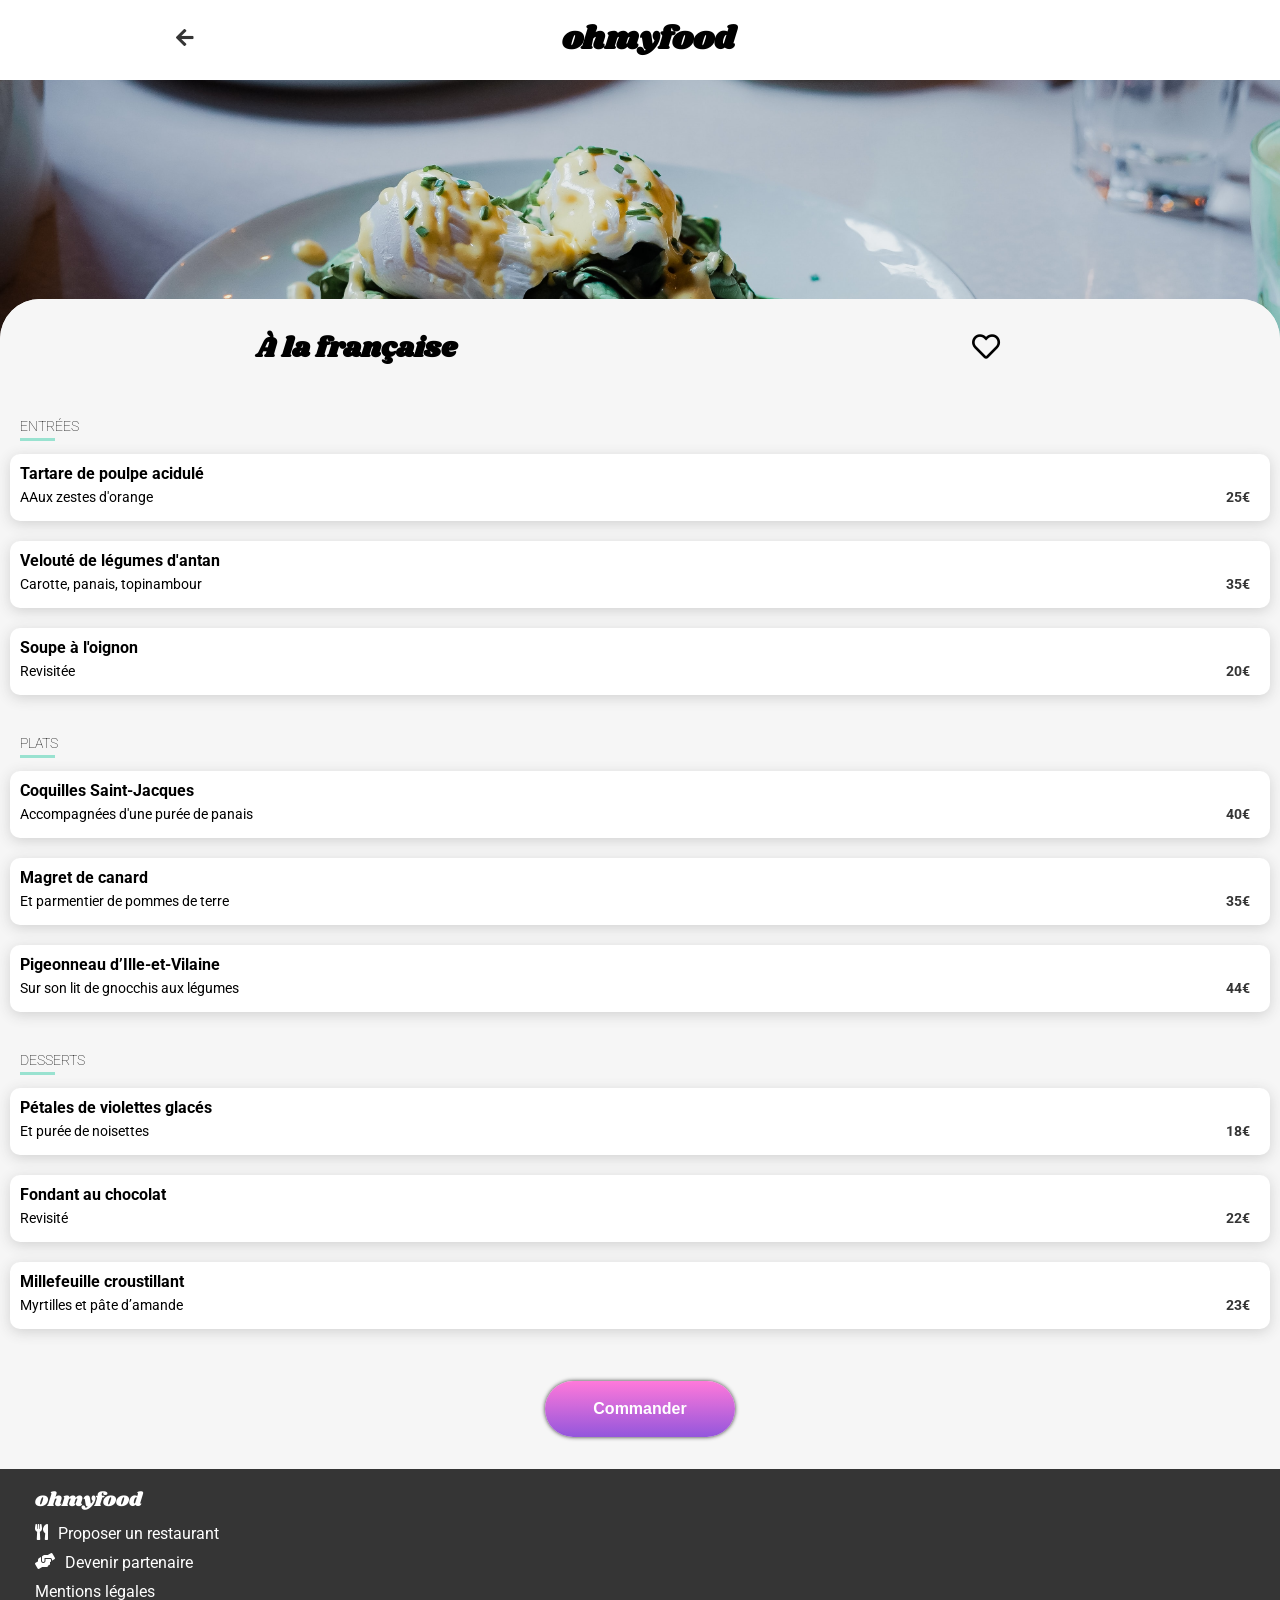
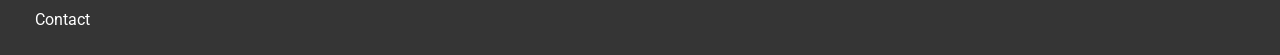
==== A-la-francaise.html @ fdabe235 "first commit" ====
<!DOCTYPE html>
<html lang="en">

<head>
    <meta charset="UTF-8">
    <meta name="viewport" content="width=device-width, initial-scale=1.0">
    <title>À la française - ohmyfood!</title>
    <link rel="stylesheet" href="https://cdnjs.cloudflare.com/ajax/libs/font-awesome/5.15.4/css/all.min.css">
    <link rel="stylesheet" href="public/css/style.css">
</head>

<body>
    <!-- HEADER -->
    <header class="title title--withReturnArrow">
        <a href="./index.html"><i class="fas fa-arrow-left header__arrow"></i></a>
        <h1 class="title__name">ohmyfood</h1>
        <div></div>
        <img src="images/restaurants/toa-heftiba-DQKerTsQwi0-unsplash.jpg" alt="A la française" class="title__image">
    </header>
    <!-- HEADER -->

    <!-- DISHES -->
    <div class="container__dishes">
        <header class="header__dishes">
            <h1>À la française</h1>
            <div class="card__heart">
                <i class="card__heart__filled bg fas fa-heart fa-2x"></i>
                <i class="card__heart__empty bg far fa-heart fa-2x"></i>
            </div>
        </header>
        <h3 class="header__subtitle underline">ENTRÉES</h3>

        <section class="dishes">

            <div class="dish delay-0">
                <div class="dish__name">
                    <h4 class="dish__name__title">Tartare de poulpe acidulé</h4>
                    <h5 class="dish__name__subtitle">AAux zestes d'orange
                        <span class="dish__name__subtitle__price">25€</span>
                    </h5>
                </div>
                <div class="dish__confirmation">
                    <div class="circle">
                        <i class="checkmark fas fa-check"></i>
                    </div>
                </div>
            </div>

            <div class="dish delay-1">
                <div class="dish__name">
                    <h4 class="dish__name__title">Velouté de légumes d'antan</h4>
                    <h5 class="dish__name__subtitle">Carotte, panais, topinambour
                        <span class="dish__name__subtitle__price">35€</span>
                    </h5>
                </div>
                <div class="dish__confirmation">
                    <div class="circle">
                        <i class="checkmark fas fa-check"></i>
                    </div>
                </div>
            </div>

            <div class="dish delay-2">
                <div class="dish__name">
                    <h4 class="dish__name__title">Soupe à l'oignon</h4>
                    <h5 class="dish__name__subtitle">Revisitée
                        <span class="dish__name__subtitle__price">20€</span>
                    </h5>
                </div>
                <div class="dish__confirmation">
                    <div class="circle">
                        <i class="checkmark fas fa-check"></i>
                    </div>
                </div>
            </div>
        </section>
        <h3 class="header__subtitle underline">PLATS</h3>

        <section class="dishes">

            <div class="dish delay-3">
                <div class="dish__name">
                    <h4 class="dish__name__title">Coquilles Saint-Jacques</h4>
                    <h5 class="dish__name__subtitle">Accompagnées d'une purée de panais
                        <span class="dish__name__subtitle__price">40€</span>
                    </h5>
                </div>
                <div class="dish__confirmation">
                    <div class="circle">
                        <i class="checkmark fas fa-check"></i>
                    </div>
                </div>
            </div>

            <div class="dish delay-4">
                <div class="dish__name">
                    <h4 class="dish__name__title">Magret de canard</h4>
                    <h5 class="dish__name__subtitle">Et parmentier de pommes de terre
                        <span class="dish__name__subtitle__price">35€</span>
                    </h5>
                </div>
                <div class="dish__confirmation">
                    <div class="circle">
                        <i class="checkmark fas fa-check"></i>
                    </div>
                </div>
            </div>

            <div class="dish delay-5">
                <div class="dish__name">
                    <h4 class="dish__name__title">Pigeonneau d’Ille-et-Vilaine</h4>
                    <h5 class="dish__name__subtitle">Sur son lit de gnocchis aux légumes
                        <span class="dish__name__subtitle__price">44€</span>
                    </h5>
                </div>
                <div class="dish__confirmation">
                    <div class="circle">
                        <i class="checkmark fas fa-check"></i>
                    </div>
                </div>
            </div>
        </section>
        <h3 class="header__subtitle underline">DESSERTS</h3>

        <section class="dishes">

            <div class="dish delay-6">
                <div class="dish__name">
                    <h4 class="dish__name__title">Pétales de violettes glacés</h4>
                    <h5 class="dish__name__subtitle">Et purée de noisettes
                        <span class="dish__name__subtitle__price">18€</span>
                    </h5>
                </div>
                <div class="dish__confirmation">
                    <div class="circle">
                        <i class="checkmark fas fa-check"></i>
                    </div>
                </div>
            </div>

            <div class="dish delay-7">
                <div class="dish__name">
                    <h4 class="dish__name__title">Fondant au chocolat</h4>
                    <h5 class="dish__name__subtitle">Revisité
                        <span class="dish__name__subtitle__price">22€</span>
                    </h5>
                </div>
                <div class="dish__confirmation">
                    <div class="circle">
                        <i class="checkmark fas fa-check"></i>
                    </div>
                </div>
            </div>

            <div class="dish delay-8">
                <div class="dish__name">
                    <h4 class="dish__name__title">Millefeuille croustillant</h4>
                    <h5 class="dish__name__subtitle">Myrtilles et pâte d’amande
                        <span class="dish__name__subtitle__price">23€</span>
                    </h5>
                </div>
                <div class="dish__confirmation">
                    <div class="circle">
                        <i class="checkmark fas fa-check"></i>
                    </div>
                </div>
            </div>
        </section>

        <div class="order">
            <button class="order__btn">Commander</button>
        </div>
    </div>
    <!-- DISHES -->

    <!-- FOOTER -->
    <footer class="info container">
        <div class="info__format">
            <a href="#" class="info__format__logo">ohmyfood</a>
            <a href="#" class="info__text"><i class="info__text__icon fas fa-utensils"></i>Proposer un
                restaurant</a>
            <a href="#" class="info__text"><i class="info__text__icon fas fa-hands-helping"></i>Devenir
                partenaire</a>
            <a href="#" class="info__text">Mentions légales</a>
            <a href="#" class="info__text">Contact</a>
        </div>
    </footer>
    <!-- FOOTER -->
</body>

</html>
---- public/css/style.css ----
@import url(https://fonts.googleapis.com/css?family=Shrikhand);
@import url(https://fonts.googleapis.com/css?family=Roboto);
/* MIXINS*/
/* VARIABLES */
/* KEYFRAMES */
@keyframes dishAppear {
  0% {
    opacity: 0;
  }
  100% {
    opacity: 1;
  }
}
@keyframes checkmarkSlide {
  0% {
    width: 0%;
  }
  100% {
    width: 64px;
  }
}
@keyframes slide {
  from {
    margin-top: 100%;
  }
  to {
    margin-top: 0%;
  }
}
@keyframes filledHeart {
  0% {
    opacity: 0;
    background-image: linear-gradient(#9356DC, #FF79DA);
    -webkit-background-clip: text;
    -webkit-text-fill-color: transparent;
  }
  100% {
    opacity: 1;
    background-image: linear-gradient(#9356DC, #FF79DA);
    -webkit-background-clip: text;
    -webkit-text-fill-color: transparent;
  }
}
@keyframes emptyHeart {
  0% {
    opacity: 1;
  }
  100% {
    opacity: 0;
  }
}
@keyframes checkmarkRotation {
  0% {
    transform: rotate(-240deg);
  }
  100% {
    transform: rotate(0deg);
  }
}
/* ANIMATIONS */
.header__arrow {
  transition: transform 400ms;
}
.header__arrow:hover {
  transform: scale(1.2);
}

.explo__btn {
  transform: scale(1);
  transition: transform 400ms;
}
.explo__btn:hover {
  transform: scale(1.15);
}

.help__step {
  transition: transform 400ms, background-color 400ms, color 400ms;
}
.help__step:hover {
  transform: scale(1.01);
  background-color: #f2eafb;
}
.help__step:hover .help__icon {
  color: #9356DC;
}

.card {
  transition: transform 400ms;
}
.card__description {
  transition: background-color 400ms;
}
.card__new {
  transition: transform 400ms, background-color 400ms;
}
.card:hover {
  transform: scale(1.01);
}
.card:hover .card__description {
  background-color: #f2eafb;
}
.card:hover .card__new {
  transform: scale(1.05);
  background-color: #42dab4;
}
.card__heart:hover .card__heart__filled {
  animation: filledHeart 1s forwards;
}
.card__heart:hover .card__heart__empty {
  animation: emptyHeart 1s forwards;
}
.card__heart__filled {
  position: absolute;
  opacity: 0;
}
.card__heart__empty {
  position: relative;
}

.info__format__logo {
  transition: color 400ms;
}
.info__format__logo:hover {
  transform: scale(1.05);
}
.info__text {
  transition: transform 400ms, color 400ms;
}
.info__text:hover {
  transform: scale(1.05);
}

.dish {
  animation: dishAppear 3s, slide 1s;
  animation-fill-mode: both;
  max-width: 100%;
  transition: transform 400ms;
}
.dish:hover {
  transform: scale(1.01);
}
.dish:hover .dish__confirmation {
  animation: checkmarkSlide 0.5s forwards;
}
.dish:hover .checkmark {
  animation: checkmarkRotation 0.5s;
}

.delay-0 {
  animation-delay: 0s;
}

.delay-1 {
  animation-delay: 0.1s;
}

.delay-2 {
  animation-delay: 0.2s;
}

.delay-3 {
  animation-delay: 0.3s;
}

.delay-4 {
  animation-delay: 0.4s;
}

.delay-5 {
  animation-delay: 0.5s;
}

.delay-6 {
  animation-delay: 0.6s;
}

.delay-7 {
  animation-delay: 0.7s;
}

.delay-8 {
  animation-delay: 0.8s;
}

.delay-9 {
  animation-delay: 0.9s;
}

.order__btn {
  transition: transform 400ms;
}
.order__btn:hover {
  transform: scale(1.1);
}

/* Elements principaux de la page */
ol {
  list-style: none;
}

li {
  counter-increment: custom;
  position: relative;
}

ol li::before {
  content: counter(custom) "";
  background-color: #9356DC;
  position: absolute;
  left: -14px;
  display: flex;
  justify-content: center;
  align-items: center;
  border-radius: 50%;
  width: 25px;
  height: 25px;
  color: white;
}

ol li:first-child {
  counter-reset: custom;
}

a {
  text-decoration: none;
}

body {
  margin: 0;
  padding: 0;
  font-family: "Roboto";
}

/* Mise en page Mobile - Accueil */
.title {
  font-family: "Shrikhand";
  background-color: white;
  position: relative;
}
.title__name {
  margin: 0;
  padding: 0;
  text-align: center;
  padding: 1rem;
}
.title--withReturnArrow {
  position: relative;
  display: flex;
  align-items: center;
  justify-content: space-around;
}
.title__shadow {
  box-shadow: 0px 3px 14px rgb(209, 209, 209);
}

.local {
  margin: 0;
  padding: 0;
  text-align: center;
  background-color: #eaeaea;
  padding: 0.7rem;
}
.local__title {
  margin: 1rem;
  font-weight: bold;
}

.explo {
  margin: 0;
  padding: 0;
  text-align: center;
  background-color: #f6f6f6;
  padding: 1rem;
}
.explo__title {
  margin: 0;
  padding: 0;
  text-align: center;
  padding: 1rem 4.5rem;
}
.explo__subtitle {
  margin: 0;
  padding: 0;
  text-align: center;
  padding: 0 3rem;
}
.explo__btn {
  background: linear-gradient(#FF79DA, #9356DC);
  border-radius: 30px 30px;
  box-shadow: 0px 0px 4px #353535;
  border: 0px;
  color: white;
  font-weight: bold;
  font-size: 16px;
  padding: 1.1rem;
  margin: 2rem;
}

.help__list {
  display: flex;
  flex-direction: column;
  padding: 0 10px;
  margin: 0 0 50px 0;
}
.help__title {
  margin: 0;
  padding: 1.5rem 2rem;
}
.help__step {
  border: 1px #f6f6f6;
  border-radius: 20px;
  background-color: #f6f6f6;
  box-shadow: 0px 3px 14px rgb(209, 209, 209);
  margin: 20px;
  padding: 24px;
}
.help__text {
  font-size: 18px;
  font-weight: bold;
}
.help__icon {
  color: gray;
  padding: 5px;
  width: 30px;
}

#restaurants {
  background-color: #f6f6f6;
}
#restaurants__title {
  padding: 0 2rem;
}

.cards {
  display: flex;
  flex-direction: column;
  padding: 0 30px;
  margin: 30px 0;
}

.card {
  display: flex;
  flex-direction: column;
  position: relative;
}
.card__image {
  width: 100%;
  height: 180px;
  object-fit: cover;
  border-radius: 20px 20px 0 0;
}
.card__new {
  position: absolute;
  margin: 10px;
  padding: 8px;
  right: 10px;
  background-color: #99E2D0;
  border-radius: 4px;
  color: #1e987a;
  font-size: 14px;
  font-weight: bold;
}
.card__description {
  display: flex;
  justify-content: space-between;
  margin: 0;
  box-shadow: 0px 3px 14px rgb(209, 209, 209);
  border-radius: 0px 0px 20px 20px;
}
.card__text {
  display: flex;
  flex-direction: column;
  text-decoration: none;
  color: black;
  margin: 0;
}
.card__title {
  margin: 14px 14px 0px 14px;
}
.card__local {
  margin: 6px 14px 18px 14px;
}
.card__heart {
  margin: 24px;
  font-size: 14px;
  color: black;
}

.info {
  display: flex;
  flex-direction: column;
  justify-content: center;
  background-color: #353535;
}
.info__format {
  margin: 0;
  padding: 0;
  margin: 1rem 2.2rem;
}
.info__format__logo {
  margin: 1rem 0;
  font-family: "Shrikhand";
  font-size: 20px;
  color: white;
  width: fit-content;
}
.info__format__logo:hover {
  color: black;
}
.info__text {
  display: flex;
  margin: 0;
  padding: 0;
  color: white;
  margin: 0.6rem 0;
  width: fit-content;
  height: fit-content;
}
.info__text:hover {
  color: #9356DC;
}
.info__text__icon {
  color: white;
  margin: 0 10px 0 0;
}

/* Mise en page Mobile - Restaurants */
.container__dishes {
  background-color: #f6f6f6;
  border-radius: 40px 40px 0 0;
}

.title__image {
  width: 100%;
  height: 280px;
  object-fit: cover;
  position: absolute;
  top: 80px;
  z-index: -100;
}

.header__arrow {
  color: #353535;
  font-size: 20px;
}
.header__dishes {
  font-family: "Shrikhand";
  display: flex;
  margin: 220px 0px 0px 0px;
  padding: 10px;
  justify-content: space-around;
  background-color: #f6f6f6;
  border-radius: 40px 40px 0 0;
  font-size: 14px;
}
.header__subtitle {
  padding: 0px 20px;
  margin: 20px 0;
  font-weight: lighter;
  font-size: 14px;
  position: relative;
}

.underline::after {
  content: "";
  position: absolute;
  background-color: #99E2D0;
  width: 35px;
  height: 3px;
  left: 20px;
  top: 20px;
}

.dishes {
  display: flex;
  flex-direction: column;
  margin: 0px 10px;
}

.dish {
  display: flex;
  justify-content: space-between;
  background-color: white;
  border-radius: 10px;
  box-shadow: 0px 3px 14px rgb(209, 209, 209);
  margin: 20px 0;
  cursor: pointer;
  overflow: hidden;
}
.dish__name {
  display: flex;
  flex-direction: column;
  margin: 0;
  padding: 10px;
  width: 100%;
  white-space: nowrap;
  overflow: hidden;
  text-overflow: ellipsis;
}
.dish__name__title {
  font-weight: bold;
  margin: 0;
}
.dish__name__subtitle {
  display: flex;
  justify-content: space-between;
  font-size: 14px;
  font-weight: normal;
  margin: 6px 0;
}
.dish__name__subtitle__price {
  color: #353535;
  font-weight: bold;
  margin: 0 10px;
}
.dish__confirmation {
  width: 0%;
  display: flex;
  background-color: #99E2D0;
  overflow: hidden;
  align-items: center;
  justify-content: center;
}

.circle {
  background-color: white;
  border-radius: 50%;
  padding: 6px;
}

.checkmark {
  color: #99E2D0;
  font-size: 18px;
}

.order {
  display: flex;
  justify-content: center;
}
.order__btn {
  background: linear-gradient(#FF79DA, #9356DC);
  border-radius: 30px 30px;
  box-shadow: 0px 0px 4px #353535;
  border: 0px;
  color: white;
  font-weight: bold;
  font-size: 16px;
  padding: 1.2rem 3rem;
  margin: 2rem;
}

/*# sourceMappingURL=style.css.map */
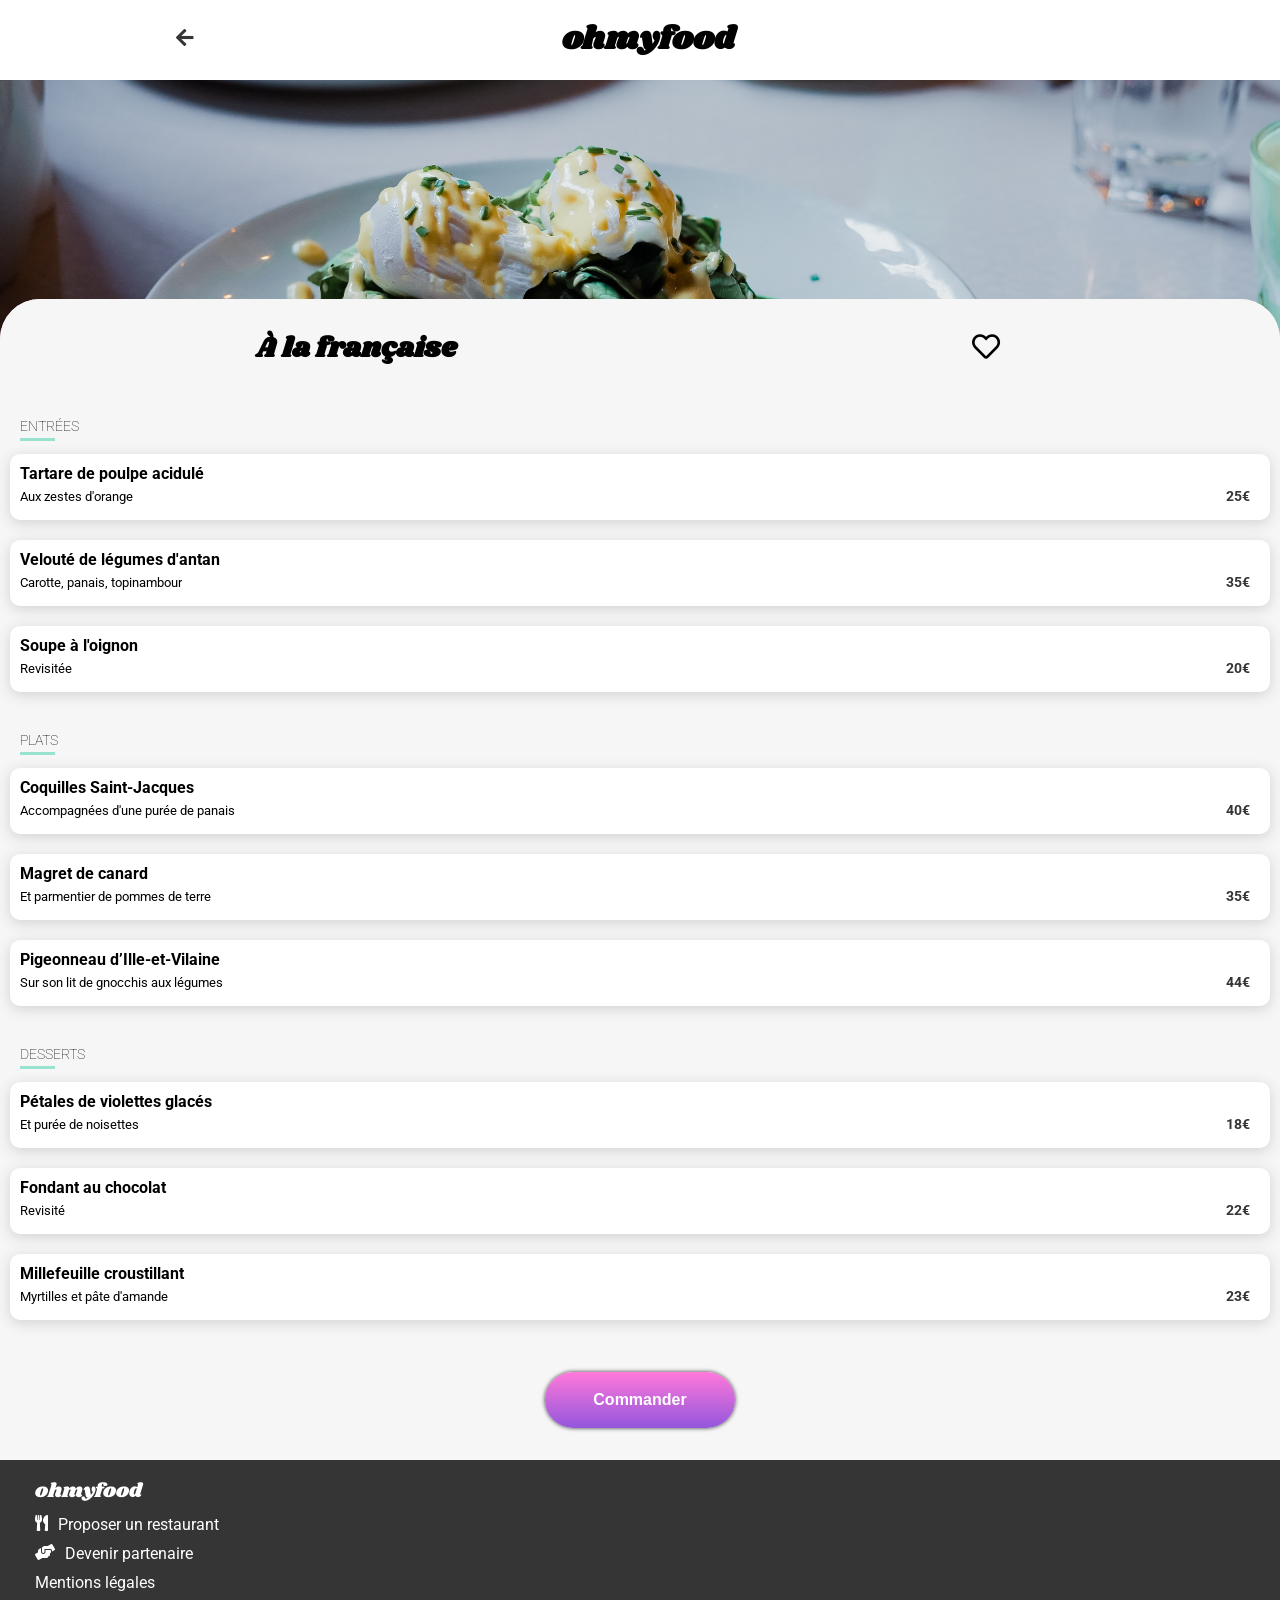
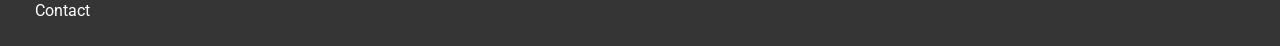
==== commit 5a9ba895: "Fixed ellipsis and overflow problems" ====
--- a/A-la-francaise.html
+++ b/A-la-francaise.html
@@ -35,9 +35,10 @@
             <div class="dish delay-0">
                 <div class="dish__name">
                     <h4 class="dish__name__title">Tartare de poulpe acidulé</h4>
-                    <h5 class="dish__name__subtitle">AAux zestes d'orange
+                    <div class="dish__name__subtitle">
+                        <h5 class="dish__name__subtitle__name">Aux zestes d'orange</h5>
                         <span class="dish__name__subtitle__price">25€</span>
-                    </h5>
+                    </div>
                 </div>
                 <div class="dish__confirmation">
                     <div class="circle">
@@ -49,9 +50,10 @@
             <div class="dish delay-1">
                 <div class="dish__name">
                     <h4 class="dish__name__title">Velouté de légumes d'antan</h4>
-                    <h5 class="dish__name__subtitle">Carotte, panais, topinambour
+                    <div class="dish__name__subtitle">
+                        <h5 class="dish__name__subtitle__name">Carotte, panais, topinambour</h5>
                         <span class="dish__name__subtitle__price">35€</span>
-                    </h5>
+                    </div>
                 </div>
                 <div class="dish__confirmation">
                     <div class="circle">
@@ -63,9 +65,10 @@
             <div class="dish delay-2">
                 <div class="dish__name">
                     <h4 class="dish__name__title">Soupe à l'oignon</h4>
-                    <h5 class="dish__name__subtitle">Revisitée
+                    <div class="dish__name__subtitle">
+                        <h5 class="dish__name__subtitle__name">Revisitée</h5>
                         <span class="dish__name__subtitle__price">20€</span>
-                    </h5>
+                    </div>
                 </div>
                 <div class="dish__confirmation">
                     <div class="circle">
@@ -81,9 +84,10 @@
             <div class="dish delay-3">
                 <div class="dish__name">
                     <h4 class="dish__name__title">Coquilles Saint-Jacques</h4>
-                    <h5 class="dish__name__subtitle">Accompagnées d'une purée de panais
+                    <div class="dish__name__subtitle">
+                        <h5 class="dish__name__subtitle__name">Accompagnées d'une purée de panais</h5>
                         <span class="dish__name__subtitle__price">40€</span>
-                    </h5>
+                    </div>
                 </div>
                 <div class="dish__confirmation">
                     <div class="circle">
@@ -95,9 +99,10 @@
             <div class="dish delay-4">
                 <div class="dish__name">
                     <h4 class="dish__name__title">Magret de canard</h4>
-                    <h5 class="dish__name__subtitle">Et parmentier de pommes de terre
+                    <div class="dish__name__subtitle">
+                        <h5 class="dish__name__subtitle__name">Et parmentier de pommes de terre</h5>
                         <span class="dish__name__subtitle__price">35€</span>
-                    </h5>
+                    </div>
                 </div>
                 <div class="dish__confirmation">
                     <div class="circle">
@@ -109,9 +114,10 @@
             <div class="dish delay-5">
                 <div class="dish__name">
                     <h4 class="dish__name__title">Pigeonneau d’Ille-et-Vilaine</h4>
-                    <h5 class="dish__name__subtitle">Sur son lit de gnocchis aux légumes
+                    <div class="dish__name__subtitle">
+                        <h5 class="dish__name__subtitle__name">Sur son lit de gnocchis aux légumes</h5>
                         <span class="dish__name__subtitle__price">44€</span>
-                    </h5>
+                    </div>
                 </div>
                 <div class="dish__confirmation">
                     <div class="circle">
@@ -127,9 +133,10 @@
             <div class="dish delay-6">
                 <div class="dish__name">
                     <h4 class="dish__name__title">Pétales de violettes glacés</h4>
-                    <h5 class="dish__name__subtitle">Et purée de noisettes
+                    <div class="dish__name__subtitle">
+                        <h5 class="dish__name__subtitle__name">Et purée de noisettes</h5>
                         <span class="dish__name__subtitle__price">18€</span>
-                    </h5>
+                    </div>
                 </div>
                 <div class="dish__confirmation">
                     <div class="circle">
@@ -141,9 +148,10 @@
             <div class="dish delay-7">
                 <div class="dish__name">
                     <h4 class="dish__name__title">Fondant au chocolat</h4>
-                    <h5 class="dish__name__subtitle">Revisité
+                    <div class="dish__name__subtitle">
+                        <h5 class="dish__name__subtitle__name">Revisité</h5>
                         <span class="dish__name__subtitle__price">22€</span>
-                    </h5>
+                    </div>
                 </div>
                 <div class="dish__confirmation">
                     <div class="circle">
@@ -155,9 +163,10 @@
             <div class="dish delay-8">
                 <div class="dish__name">
                     <h4 class="dish__name__title">Millefeuille croustillant</h4>
-                    <h5 class="dish__name__subtitle">Myrtilles et pâte d’amande
+                    <div class="dish__name__subtitle">
+                        <h5 class="dish__name__subtitle__name">Myrtilles et pâte d'amande</h5>
                         <span class="dish__name__subtitle__price">23€</span>
-                    </h5>
+                    </div>
                 </div>
                 <div class="dish__confirmation">
                     <div class="circle">
@@ -182,7 +191,7 @@
             <a href="#" class="info__text"><i class="info__text__icon fas fa-hands-helping"></i>Devenir
                 partenaire</a>
             <a href="#" class="info__text">Mentions légales</a>
-            <a href="#" class="info__text">Contact</a>
+            <a href="mailto:monemail@gmail.com" class="info__text">Contact</a>
         </div>
     </footer>
     <!-- FOOTER -->
--- a/public/css/style.css
+++ b/public/css/style.css
@@ -485,36 +485,45 @@
   box-shadow: 0px 3px 14px rgb(209, 209, 209);
   margin: 20px 0;
   cursor: pointer;
-  overflow: hidden;
 }
 .dish__name {
   display: flex;
-  flex-direction: column;
-  margin: 0;
-  padding: 10px;
-  width: 100%;
   white-space: nowrap;
   overflow: hidden;
   text-overflow: ellipsis;
+  flex-direction: column;
+  margin: 0;
+  padding: 10px;
+  width: 100%;
 }
 .dish__name__title {
   font-weight: bold;
   margin: 0;
+  overflow: hidden;
+  text-overflow: ellipsis;
 }
 .dish__name__subtitle {
   display: flex;
   justify-content: space-between;
-  font-size: 14px;
+}
+.dish__name__subtitle__name {
   font-weight: normal;
   margin: 6px 0;
+  overflow: hidden;
+  text-overflow: ellipsis;
 }
 .dish__name__subtitle__price {
+  display: flex;
+  justify-content: center;
+  align-items: center;
+  font-size: 14px;
   color: #353535;
   font-weight: bold;
   margin: 0 10px;
 }
 .dish__confirmation {
   width: 0%;
+  border-radius: 0px 10px 10px 0px;
   display: flex;
   background-color: #99E2D0;
   overflow: hidden;
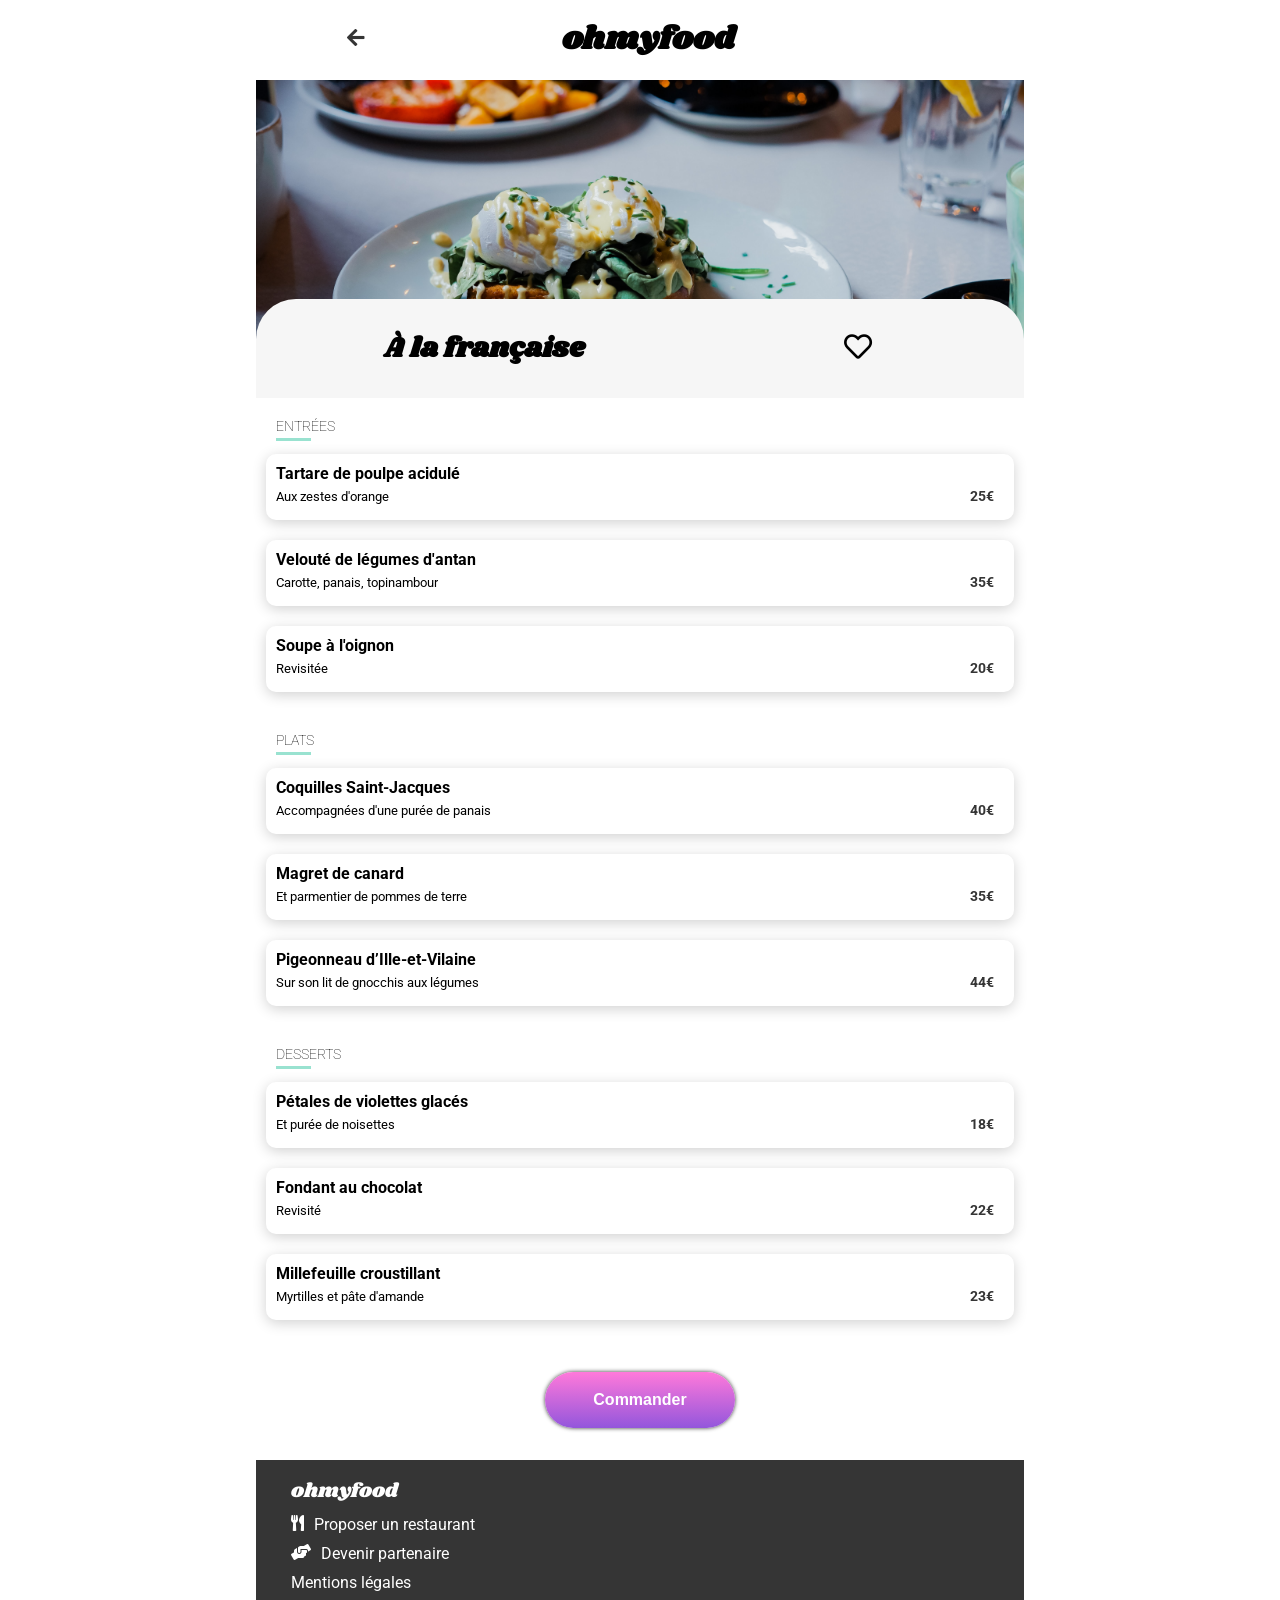
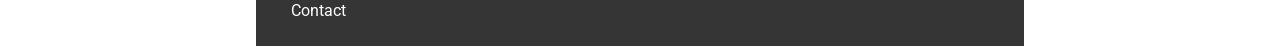
==== commit 3b5e9cc2: "Added Loader & desktop version" ====
--- a/A-la-francaise.html
+++ b/A-la-francaise.html
@@ -10,191 +10,195 @@
 </head>
 
 <body>
-    <!-- HEADER -->
-    <header class="title title--withReturnArrow">
-        <a href="./index.html"><i class="fas fa-arrow-left header__arrow"></i></a>
-        <h1 class="title__name">ohmyfood</h1>
-        <div></div>
-        <img src="images/restaurants/toa-heftiba-DQKerTsQwi0-unsplash.jpg" alt="A la française" class="title__image">
-    </header>
-    <!-- HEADER -->
-
-    <!-- DISHES -->
-    <div class="container__dishes">
-        <header class="header__dishes">
-            <h1>À la française</h1>
-            <div class="card__heart">
-                <i class="card__heart__filled bg fas fa-heart fa-2x"></i>
-                <i class="card__heart__empty bg far fa-heart fa-2x"></i>
+    <div class="container">
+        
+        <!-- HEADER -->
+        <header class="title title--withReturnArrow">
+            <a href="./index.html"><i class="fas fa-arrow-left header__arrow"></i></a>
+            <h1 class="title__name">ohmyfood</h1>
+            <div></div>
+            <img src="images/restaurants/toa-heftiba-DQKerTsQwi0-unsplash.jpg" alt="A la française"
+                class="title__image">
+        </header>
+        <!-- HEADER -->
+
+        <!-- DISHES -->
+        <div class="container__dishes">
+            <header class="header__dishes">
+                <h1>À la française</h1>
+                <div class="card__heart">
+                    <i class="card__heart__filled bg fas fa-heart fa-2x"></i>
+                    <i class="card__heart__empty bg far fa-heart fa-2x"></i>
+                </div>
+            </header>
+            <h3 class="header__subtitle underline">ENTRÉES</h3>
+
+            <section class="dishes">
+
+                <div class="dish delay-0">
+                    <div class="dish__name">
+                        <h4 class="dish__name__title">Tartare de poulpe acidulé</h4>
+                        <div class="dish__name__subtitle">
+                            <h5 class="dish__name__subtitle__name">Aux zestes d'orange</h5>
+                            <span class="dish__name__subtitle__price">25€</span>
+                        </div>
+                    </div>
+                    <div class="dish__confirmation">
+                        <div class="circle">
+                            <i class="checkmark fas fa-check"></i>
+                        </div>
+                    </div>
+                </div>
+
+                <div class="dish delay-1">
+                    <div class="dish__name">
+                        <h4 class="dish__name__title">Velouté de légumes d'antan</h4>
+                        <div class="dish__name__subtitle">
+                            <h5 class="dish__name__subtitle__name">Carotte, panais, topinambour</h5>
+                            <span class="dish__name__subtitle__price">35€</span>
+                        </div>
+                    </div>
+                    <div class="dish__confirmation">
+                        <div class="circle">
+                            <i class="checkmark fas fa-check"></i>
+                        </div>
+                    </div>
+                </div>
+
+                <div class="dish delay-2">
+                    <div class="dish__name">
+                        <h4 class="dish__name__title">Soupe à l'oignon</h4>
+                        <div class="dish__name__subtitle">
+                            <h5 class="dish__name__subtitle__name">Revisitée</h5>
+                            <span class="dish__name__subtitle__price">20€</span>
+                        </div>
+                    </div>
+                    <div class="dish__confirmation">
+                        <div class="circle">
+                            <i class="checkmark fas fa-check"></i>
+                        </div>
+                    </div>
+                </div>
+            </section>
+            <h3 class="header__subtitle underline">PLATS</h3>
+
+            <section class="dishes">
+
+                <div class="dish delay-3">
+                    <div class="dish__name">
+                        <h4 class="dish__name__title">Coquilles Saint-Jacques</h4>
+                        <div class="dish__name__subtitle">
+                            <h5 class="dish__name__subtitle__name">Accompagnées d'une purée de panais</h5>
+                            <span class="dish__name__subtitle__price">40€</span>
+                        </div>
+                    </div>
+                    <div class="dish__confirmation">
+                        <div class="circle">
+                            <i class="checkmark fas fa-check"></i>
+                        </div>
+                    </div>
+                </div>
+
+                <div class="dish delay-4">
+                    <div class="dish__name">
+                        <h4 class="dish__name__title">Magret de canard</h4>
+                        <div class="dish__name__subtitle">
+                            <h5 class="dish__name__subtitle__name">Et parmentier de pommes de terre</h5>
+                            <span class="dish__name__subtitle__price">35€</span>
+                        </div>
+                    </div>
+                    <div class="dish__confirmation">
+                        <div class="circle">
+                            <i class="checkmark fas fa-check"></i>
+                        </div>
+                    </div>
+                </div>
+
+                <div class="dish delay-5">
+                    <div class="dish__name">
+                        <h4 class="dish__name__title">Pigeonneau d’Ille-et-Vilaine</h4>
+                        <div class="dish__name__subtitle">
+                            <h5 class="dish__name__subtitle__name">Sur son lit de gnocchis aux légumes</h5>
+                            <span class="dish__name__subtitle__price">44€</span>
+                        </div>
+                    </div>
+                    <div class="dish__confirmation">
+                        <div class="circle">
+                            <i class="checkmark fas fa-check"></i>
+                        </div>
+                    </div>
+                </div>
+            </section>
+            <h3 class="header__subtitle underline">DESSERTS</h3>
+
+            <section class="dishes">
+
+                <div class="dish delay-6">
+                    <div class="dish__name">
+                        <h4 class="dish__name__title">Pétales de violettes glacés</h4>
+                        <div class="dish__name__subtitle">
+                            <h5 class="dish__name__subtitle__name">Et purée de noisettes</h5>
+                            <span class="dish__name__subtitle__price">18€</span>
+                        </div>
+                    </div>
+                    <div class="dish__confirmation">
+                        <div class="circle">
+                            <i class="checkmark fas fa-check"></i>
+                        </div>
+                    </div>
+                </div>
+
+                <div class="dish delay-7">
+                    <div class="dish__name">
+                        <h4 class="dish__name__title">Fondant au chocolat</h4>
+                        <div class="dish__name__subtitle">
+                            <h5 class="dish__name__subtitle__name">Revisité</h5>
+                            <span class="dish__name__subtitle__price">22€</span>
+                        </div>
+                    </div>
+                    <div class="dish__confirmation">
+                        <div class="circle">
+                            <i class="checkmark fas fa-check"></i>
+                        </div>
+                    </div>
+                </div>
+
+                <div class="dish delay-8">
+                    <div class="dish__name">
+                        <h4 class="dish__name__title">Millefeuille croustillant</h4>
+                        <div class="dish__name__subtitle">
+                            <h5 class="dish__name__subtitle__name">Myrtilles et pâte d'amande</h5>
+                            <span class="dish__name__subtitle__price">23€</span>
+                        </div>
+                    </div>
+                    <div class="dish__confirmation">
+                        <div class="circle">
+                            <i class="checkmark fas fa-check"></i>
+                        </div>
+                    </div>
+                </div>
+            </section>
+
+            <div class="order">
+                <button class="order__btn">Commander</button>
             </div>
-        </header>
-        <h3 class="header__subtitle underline">ENTRÉES</h3>
-
-        <section class="dishes">
-
-            <div class="dish delay-0">
-                <div class="dish__name">
-                    <h4 class="dish__name__title">Tartare de poulpe acidulé</h4>
-                    <div class="dish__name__subtitle">
-                        <h5 class="dish__name__subtitle__name">Aux zestes d'orange</h5>
-                        <span class="dish__name__subtitle__price">25€</span>
-                    </div>
-                </div>
-                <div class="dish__confirmation">
-                    <div class="circle">
-                        <i class="checkmark fas fa-check"></i>
-                    </div>
-                </div>
+        </div>
+        <!-- DISHES -->
+
+        <!-- FOOTER -->
+        <footer class="info">
+            <div class="info__format">
+                <a href="#" class="info__format__logo">ohmyfood</a>
+                <a href="#" class="info__text"><i class="info__text__icon fas fa-utensils"></i>Proposer un
+                    restaurant</a>
+                <a href="#" class="info__text"><i class="info__text__icon fas fa-hands-helping"></i>Devenir
+                    partenaire</a>
+                <a href="#" class="info__text">Mentions légales</a>
+                <a href="mailto:monemail@gmail.com" class="info__text">Contact</a>
             </div>
-
-            <div class="dish delay-1">
-                <div class="dish__name">
-                    <h4 class="dish__name__title">Velouté de légumes d'antan</h4>
-                    <div class="dish__name__subtitle">
-                        <h5 class="dish__name__subtitle__name">Carotte, panais, topinambour</h5>
-                        <span class="dish__name__subtitle__price">35€</span>
-                    </div>
-                </div>
-                <div class="dish__confirmation">
-                    <div class="circle">
-                        <i class="checkmark fas fa-check"></i>
-                    </div>
-                </div>
-            </div>
-
-            <div class="dish delay-2">
-                <div class="dish__name">
-                    <h4 class="dish__name__title">Soupe à l'oignon</h4>
-                    <div class="dish__name__subtitle">
-                        <h5 class="dish__name__subtitle__name">Revisitée</h5>
-                        <span class="dish__name__subtitle__price">20€</span>
-                    </div>
-                </div>
-                <div class="dish__confirmation">
-                    <div class="circle">
-                        <i class="checkmark fas fa-check"></i>
-                    </div>
-                </div>
-            </div>
-        </section>
-        <h3 class="header__subtitle underline">PLATS</h3>
-
-        <section class="dishes">
-
-            <div class="dish delay-3">
-                <div class="dish__name">
-                    <h4 class="dish__name__title">Coquilles Saint-Jacques</h4>
-                    <div class="dish__name__subtitle">
-                        <h5 class="dish__name__subtitle__name">Accompagnées d'une purée de panais</h5>
-                        <span class="dish__name__subtitle__price">40€</span>
-                    </div>
-                </div>
-                <div class="dish__confirmation">
-                    <div class="circle">
-                        <i class="checkmark fas fa-check"></i>
-                    </div>
-                </div>
-            </div>
-
-            <div class="dish delay-4">
-                <div class="dish__name">
-                    <h4 class="dish__name__title">Magret de canard</h4>
-                    <div class="dish__name__subtitle">
-                        <h5 class="dish__name__subtitle__name">Et parmentier de pommes de terre</h5>
-                        <span class="dish__name__subtitle__price">35€</span>
-                    </div>
-                </div>
-                <div class="dish__confirmation">
-                    <div class="circle">
-                        <i class="checkmark fas fa-check"></i>
-                    </div>
-                </div>
-            </div>
-
-            <div class="dish delay-5">
-                <div class="dish__name">
-                    <h4 class="dish__name__title">Pigeonneau d’Ille-et-Vilaine</h4>
-                    <div class="dish__name__subtitle">
-                        <h5 class="dish__name__subtitle__name">Sur son lit de gnocchis aux légumes</h5>
-                        <span class="dish__name__subtitle__price">44€</span>
-                    </div>
-                </div>
-                <div class="dish__confirmation">
-                    <div class="circle">
-                        <i class="checkmark fas fa-check"></i>
-                    </div>
-                </div>
-            </div>
-        </section>
-        <h3 class="header__subtitle underline">DESSERTS</h3>
-
-        <section class="dishes">
-
-            <div class="dish delay-6">
-                <div class="dish__name">
-                    <h4 class="dish__name__title">Pétales de violettes glacés</h4>
-                    <div class="dish__name__subtitle">
-                        <h5 class="dish__name__subtitle__name">Et purée de noisettes</h5>
-                        <span class="dish__name__subtitle__price">18€</span>
-                    </div>
-                </div>
-                <div class="dish__confirmation">
-                    <div class="circle">
-                        <i class="checkmark fas fa-check"></i>
-                    </div>
-                </div>
-            </div>
-
-            <div class="dish delay-7">
-                <div class="dish__name">
-                    <h4 class="dish__name__title">Fondant au chocolat</h4>
-                    <div class="dish__name__subtitle">
-                        <h5 class="dish__name__subtitle__name">Revisité</h5>
-                        <span class="dish__name__subtitle__price">22€</span>
-                    </div>
-                </div>
-                <div class="dish__confirmation">
-                    <div class="circle">
-                        <i class="checkmark fas fa-check"></i>
-                    </div>
-                </div>
-            </div>
-
-            <div class="dish delay-8">
-                <div class="dish__name">
-                    <h4 class="dish__name__title">Millefeuille croustillant</h4>
-                    <div class="dish__name__subtitle">
-                        <h5 class="dish__name__subtitle__name">Myrtilles et pâte d'amande</h5>
-                        <span class="dish__name__subtitle__price">23€</span>
-                    </div>
-                </div>
-                <div class="dish__confirmation">
-                    <div class="circle">
-                        <i class="checkmark fas fa-check"></i>
-                    </div>
-                </div>
-            </div>
-        </section>
-
-        <div class="order">
-            <button class="order__btn">Commander</button>
-        </div>
+        </footer>
+        <!-- FOOTER -->
     </div>
-    <!-- DISHES -->
-
-    <!-- FOOTER -->
-    <footer class="info container">
-        <div class="info__format">
-            <a href="#" class="info__format__logo">ohmyfood</a>
-            <a href="#" class="info__text"><i class="info__text__icon fas fa-utensils"></i>Proposer un
-                restaurant</a>
-            <a href="#" class="info__text"><i class="info__text__icon fas fa-hands-helping"></i>Devenir
-                partenaire</a>
-            <a href="#" class="info__text">Mentions légales</a>
-            <a href="mailto:monemail@gmail.com" class="info__text">Contact</a>
-        </div>
-    </footer>
-    <!-- FOOTER -->
 </body>
 
 </html>
--- a/public/css/style.css
+++ b/public/css/style.css
@@ -425,11 +425,6 @@
 }
 
 /* Mise en page Mobile - Restaurants */
-.container__dishes {
-  background-color: #f6f6f6;
-  border-radius: 40px 40px 0 0;
-}
-
 .title__image {
   width: 100%;
   height: 280px;
@@ -558,4 +553,61 @@
   margin: 2rem;
 }
 
+/* Mise en page Desktop */
+@media only screen and (min-width: 1024px) {
+  .container {
+    margin: 0 20%;
+  }
+}
+/*Loader*/
+.loader {
+  width: 100%;
+  height: 100%;
+  position: fixed;
+  background-color: #FFF;
+  left: 0;
+  top: 0;
+  z-index: 10000;
+  animation: loader 3s forwards;
+}
+
+/*Animation loader*/
+@keyframes loader {
+  0% {
+    opacity: 1;
+  }
+  100% {
+    opacity: 0;
+    z-index: -10;
+  }
+}
+.loader__circle {
+  border: 10px solid #F3F3F3;
+  border-top: 10px solid #9356DC;
+  border-bottom: 10px solid #FF79DA;
+  border-radius: 50%;
+  width: 100px;
+  height: 100px;
+  animation: spin 4s linear forwards;
+  /*Placement du loader au milieu de la page*/
+  margin: auto;
+  position: absolute;
+  top: 0;
+  left: 0;
+  right: 0;
+  bottom: 0;
+}
+
+/*Animation du loader circle*/
+@keyframes spin {
+  0% {
+    transform: rotate(0deg);
+    opacity: 1;
+  }
+  100% {
+    transform: rotate(360deg);
+    opacity: 0;
+  }
+}
+
 /*# sourceMappingURL=style.css.map */
